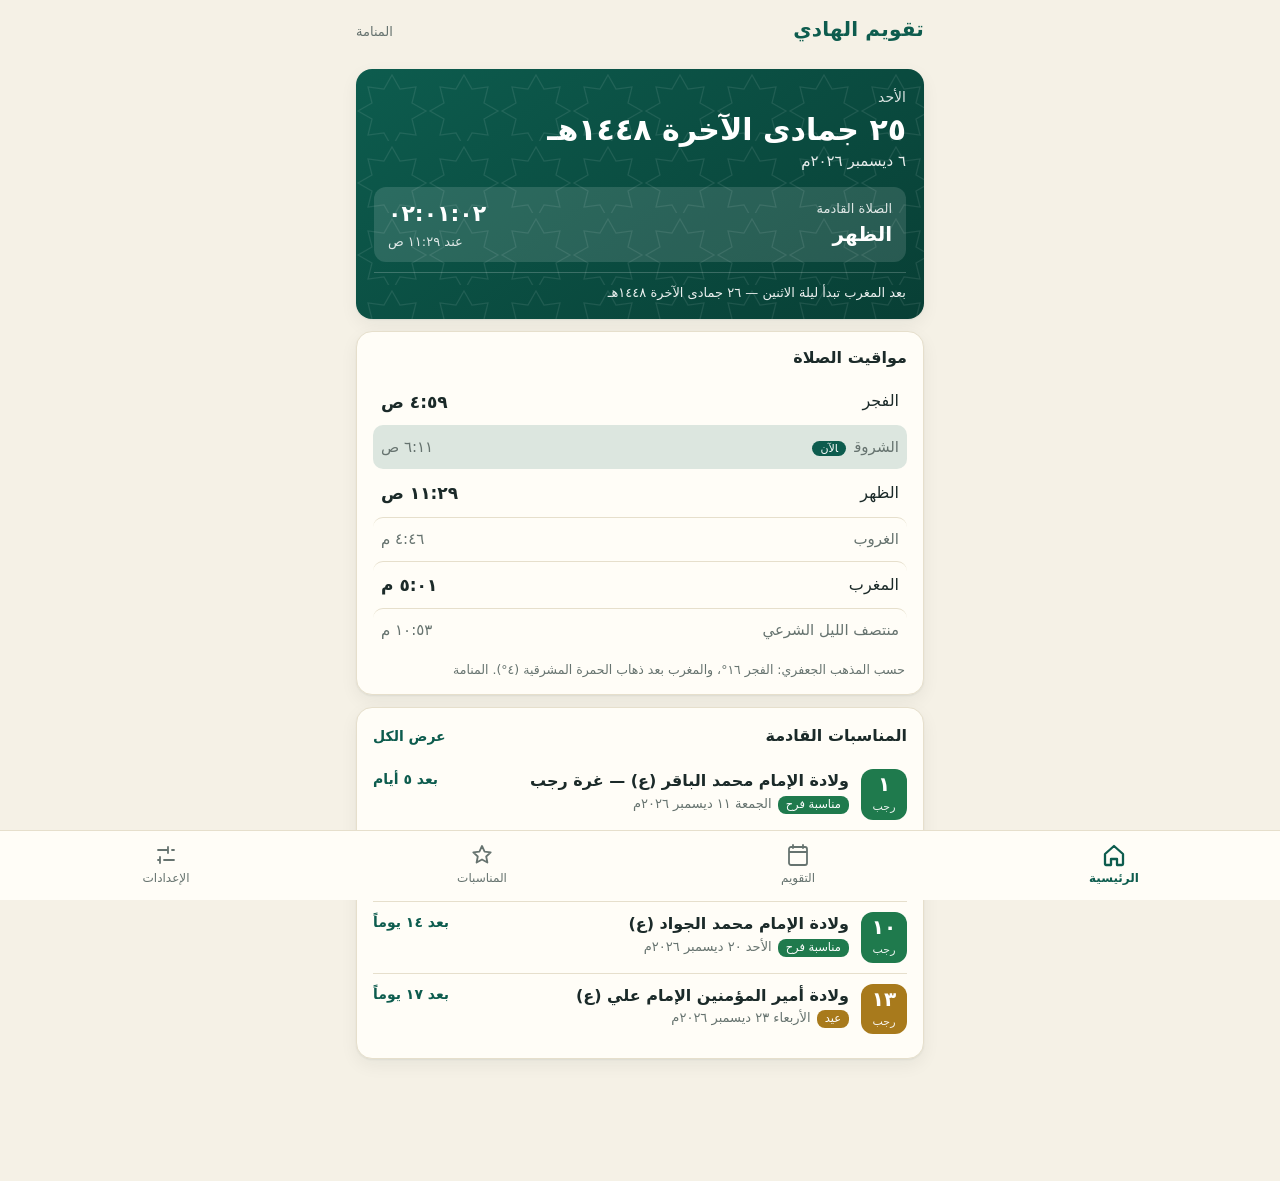
==== index.html @ 5740f876 "المرحلة الأولى: تقويم الهادي (مواقيت جعفرية، تقويم هجري، مناسبات، PWA) Co-Authored-By: Claude Sonnet" ====
<!doctype html>
<html lang="ar" dir="rtl">
<head>
  <meta charset="utf-8">
  <meta name="viewport" content="width=device-width, initial-scale=1, viewport-fit=cover">
  <title>تقويم الهادي</title>
  <meta name="description" content="تقويم هجري شيعي: مواقيت الصلاة على المذهب الجعفري والمناسبات الدينية">
  <meta name="theme-color" content="#0d5c4e">
  <link rel="manifest" href="manifest.webmanifest">
  <link rel="icon" href="icons/icon.svg" type="image/svg+xml">
  <link rel="apple-touch-icon" href="icons/apple-touch-icon.png">
  <meta name="apple-mobile-web-app-capable" content="yes">
  <meta name="mobile-web-app-capable" content="yes">
  <meta name="apple-mobile-web-app-title" content="الهادي">
  <link rel="stylesheet" href="css/style.css">
</head>
<body>
  <header class="top">
    <h1>تقويم الهادي</h1>
    <span class="loc" id="locLabel"></span>
  </header>

  <main id="view" aria-live="polite"></main>

  <nav class="tabs" aria-label="التنقل">
    <button data-a="nav" data-v="home" aria-label="الرئيسية">
      <svg viewBox="0 0 24 24" aria-hidden="true"><path d="M3 11l9-8 9 8v10a1 1 0 0 1-1 1h-5v-6H9v6H4a1 1 0 0 1-1-1z"/></svg><span>الرئيسية</span>
    </button>
    <button data-a="nav" data-v="cal" aria-label="التقويم">
      <svg viewBox="0 0 24 24" aria-hidden="true"><path d="M7 2v3M17 2v3M3 9h18M5 4h14a2 2 0 0 1 2 2v14a2 2 0 0 1-2 2H5a2 2 0 0 1-2-2V6a2 2 0 0 1 2-2z"/></svg><span>التقويم</span>
    </button>
    <button data-a="nav" data-v="occ" aria-label="المناسبات">
      <svg viewBox="0 0 24 24" aria-hidden="true"><path d="M12 3l2.6 5.6 6.1.7-4.5 4.2 1.2 6L12 16.5 6.6 19.5l1.2-6L3.3 9.3l6.1-.7z"/></svg><span>المناسبات</span>
    </button>
    <button data-a="nav" data-v="set" aria-label="الإعدادات">
      <svg viewBox="0 0 24 24" aria-hidden="true"><path d="M4 7h10M18 7h2M4 17h2M10 17h10M14 4v6M6 14v6"/></svg><span>الإعدادات</span>
    </button>
  </nav>

  <script src="js/hijri.js"></script>
  <script src="js/prayer.js"></script>
  <script src="js/events.js"></script>
  <script src="js/app.js"></script>
</body>
</html>
---- css/style.css ----
:root {
  --bg: #f5f1e6;
  --card: #fffdf7;
  --ink: #1b2a29;
  --muted: #66736f;
  --line: #e6dfcc;
  --green: #0d5c4e;
  --green-d: #083f35;
  --gold: #b8892b;
  --joy: #1f7a4d;
  --grief: #7a2e3a;
  --eid: #a87a1c;
  --ibadah: #2a6f97;
  --month: #5b5b8f;
  --today: #0d5c4e;
  --radius: 16px;
  --shadow: 0 1px 2px rgba(20, 40, 35, .06), 0 6px 18px rgba(20, 40, 35, .06);
}
@media (prefers-color-scheme: dark) {
  :root {
    --bg: #0e1717;
    --card: #162322;
    --ink: #e8efec;
    --muted: #93a39e;
    --line: #26393a;
    --green: #2f9c84;
    --green-d: #0b3a33;
    --gold: #d8aa4a;
    --joy: #4fbf86;
    --grief: #d9707f;
    --eid: #e0b04e;
    --ibadah: #6db3dc;
    --month: #a3a3e0;
    --today: #2f9c84;
    --shadow: 0 1px 2px rgba(0, 0, 0, .3), 0 6px 18px rgba(0, 0, 0, .25);
  }
}

* { box-sizing: border-box; -webkit-tap-highlight-color: transparent; }
html { background: var(--bg); }
body {
  margin: 0;
  background: var(--bg);
  color: var(--ink);
  font-family: "Segoe UI", "Noto Naskh Arabic", "Geeza Pro", Tahoma, system-ui, sans-serif;
  font-size: 16px;
  line-height: 1.55;
  min-height: 100vh;
}
button, select, input { font: inherit; color: inherit; }
button { cursor: pointer; }
:focus-visible { outline: 3px solid var(--gold); outline-offset: 2px; border-radius: 8px; }

.top {
  max-width: 600px; margin: 0 auto; padding: 14px 16px 4px;
  display: flex; align-items: baseline; justify-content: space-between; gap: 8px;
}
.top h1 { margin: 0; font-size: 20px; color: var(--green); letter-spacing: .2px; }
.loc { font-size: 13px; color: var(--muted); }

main { max-width: 600px; margin: 0 auto; padding: 8px 16px 110px; }

.tabs {
  position: fixed; inset: auto 0 0 0; z-index: 10;
  display: grid; grid-template-columns: repeat(4, 1fr);
  background: var(--card); border-top: 1px solid var(--line);
  padding: 6px 8px calc(6px + env(safe-area-inset-bottom));
}
.tabs button {
  background: none; border: 0; padding: 6px 4px; border-radius: 12px;
  display: flex; flex-direction: column; align-items: center; gap: 2px;
  font-size: 12px; color: var(--muted); min-height: 52px;
}
.tabs svg { width: 24px; height: 24px; fill: none; stroke: currentColor; stroke-width: 1.8; stroke-linecap: round; stroke-linejoin: round; }
.tabs button[aria-current="page"] { color: var(--green); font-weight: 700; }
.tabs button[aria-current="page"] svg { stroke-width: 2.3; }

.card {
  background: var(--card); border: 1px solid var(--line); border-radius: var(--radius);
  box-shadow: var(--shadow); padding: 14px 16px; margin: 12px 0;
}
.card h2 { margin: 0 0 8px; font-size: 16px; display: flex; justify-content: space-between; align-items: center; }
.card h2 a, .link { color: var(--green); font-size: 14px; font-weight: 600; background: none; border: 0; padding: 4px 0; }

/* بطاقة اليوم */
.hero {
  color: #fff; border: 0; padding: 18px 18px 16px;
  background:
    url("data:image/svg+xml,%3Csvg xmlns='http://www.w3.org/2000/svg' width='72' height='72' viewBox='0 0 72 72'%3E%3Cg fill='none' stroke='%23ffffff' stroke-opacity='.09' stroke-width='1.2'%3E%3Cpath d='M36 6l8 14 16-2-4 16 14 8-14 8 4 16-16-2-8 14-8-14-16 2 4-16-14-8 14-8-4-16 16 2z'/%3E%3C/g%3E%3C/svg%3E"),
    linear-gradient(145deg, var(--green) 0%, var(--green-d) 100%);
}
.hero .wd { font-size: 14px; opacity: .85; }
.hero .hd { font-size: 30px; font-weight: 800; line-height: 1.25; margin: 2px 0; }
.hero .gd { font-size: 15px; opacity: .9; }
.hero .night { margin-top: 10px; font-size: 13px; padding-top: 10px; border-top: 1px solid rgba(255,255,255,.22); opacity: .92; }
.next { margin-top: 14px; background: rgba(255,255,255,.13); border-radius: 12px; padding: 10px 14px; display: flex; justify-content: space-between; align-items: center; }
.next .lbl { font-size: 13px; opacity: .85; }
.next .nm { font-size: 20px; font-weight: 700; }
.next .cd { font-size: 22px; font-weight: 700; font-variant-numeric: tabular-nums; direction: ltr; }
.next .tm { font-size: 13px; opacity: .85; text-align: left; }

/* المواقيت */
.times { list-style: none; margin: 0; padding: 0; }
.times li { display: flex; justify-content: space-between; align-items: center; padding: 10px 8px; border-radius: 10px; }
.times li + li { border-top: 1px solid var(--line); }
.times .n { font-size: 16px; }
.times .t { font-variant-numeric: tabular-nums; font-weight: 700; font-size: 17px; }
.times li.sub .n, .times li.sub .t { color: var(--muted); font-weight: 500; font-size: 15px; }
.times li.cur { background: color-mix(in srgb, var(--green) 14%, transparent); border-top-color: transparent; }
.times li.cur + li { border-top-color: transparent; }
.times li.cur .n::after { content: "الآن"; font-size: 11px; background: var(--green); color: #fff; border-radius: 8px; padding: 1px 8px; margin-inline-start: 8px; }
.note { font-size: 12.5px; color: var(--muted); margin: 8px 2px 0; }

/* المناسبات */
.ev { display: flex; gap: 12px; padding: 10px 0; }
.ev + .ev { border-top: 1px solid var(--line); }
.badge {
  flex: none; width: 46px; border-radius: 12px; text-align: center; padding: 4px 0 5px;
  color: #fff; line-height: 1.15; background: var(--c, var(--green));
}
.badge b { display: block; font-size: 20px; }
.badge small { font-size: 11px; opacity: .92; }
.ev .tt { font-weight: 600; }
.ev .meta { font-size: 13px; color: var(--muted); }
.ev .nt { font-size: 13px; color: var(--muted); margin-top: 2px; }
.tag { display: inline-block; font-size: 11.5px; padding: 0 8px; border-radius: 8px; margin-inline-end: 6px; color: #fff; background: var(--c, var(--green)); }
.t-joy { --c: var(--joy); } .t-grief { --c: var(--grief); } .t-eid { --c: var(--eid); }
.t-ibadah { --c: var(--ibadah); } .t-month { --c: var(--month); }
.when { font-weight: 700; color: var(--green); font-size: 14px; white-space: nowrap; }
.empty { color: var(--muted); text-align: center; padding: 14px 0; }
.mh { margin: 20px 4px 2px; font-size: 14px; color: var(--muted); font-weight: 700; }

.chips { display: flex; gap: 8px; flex-wrap: wrap; margin: 8px 0 4px; }
.chip { border: 1px solid var(--line); background: var(--card); border-radius: 20px; padding: 6px 14px; font-size: 14px; min-height: 36px; }
.chip[aria-pressed="true"] { background: var(--green); color: #fff; border-color: var(--green); }

/* التقويم */
.calhead { display: flex; align-items: center; justify-content: space-between; margin: 6px 0 4px; }
.calhead .ttl { text-align: center; }
.calhead .ttl b { font-size: 21px; display: block; }
.calhead .ttl span { font-size: 13px; color: var(--muted); }
.icon-btn { width: 44px; height: 44px; border-radius: 50%; border: 1px solid var(--line); background: var(--card); font-size: 22px; line-height: 1; display: grid; place-items: center; }
.grid { display: grid; grid-template-columns: repeat(7, 1fr); gap: 4px; margin-top: 8px; }
.grid .dow { text-align: center; font-size: 12px; color: var(--muted); padding: 4px 0; }
.grid .dow.fri { color: var(--green); font-weight: 700; }
.cell {
  position: relative; aspect-ratio: 1 / 1.05; border-radius: 12px; border: 1px solid var(--line);
  background: var(--card); padding: 3px 2px 2px; display: flex; flex-direction: column; align-items: center; justify-content: flex-start;
}
.cell .h { font-size: 18px; font-weight: 700; line-height: 1.2; }
.cell .g { font-size: 10.5px; color: var(--muted); line-height: 1; }
.cell .dots { display: flex; gap: 3px; margin-top: auto; padding-bottom: 3px; min-height: 9px; }
.cell .dots i { width: 7px; height: 7px; border-radius: 50%; background: var(--c); display: block; }
.cell.today { background: var(--today); border-color: var(--today); color: #fff; }
.cell.today .g { color: rgba(255,255,255,.85); }
.cell.today .dots i { outline: 1.5px solid #fff; }
.cell.sel { outline: 3px solid var(--gold); outline-offset: -1px; }
.cell.fri .h { color: var(--green); }
.cell.today.fri .h { color: #fff; }
.cell.void { visibility: hidden; }

.legend { display: flex; gap: 14px; flex-wrap: wrap; font-size: 12.5px; color: var(--muted); margin: 8px 2px 0; }
.legend i { display: inline-block; width: 9px; height: 9px; border-radius: 50%; background: var(--c); margin-inline-end: 5px; }

.detail h3 { margin: 0; font-size: 18px; }
.detail .sub { color: var(--muted); font-size: 14px; margin-bottom: 6px; }
.mini { display: grid; grid-template-columns: repeat(3, 1fr); gap: 8px; margin-top: 10px; }
.mini div { background: color-mix(in srgb, var(--green) 8%, transparent); border-radius: 10px; padding: 6px 8px; text-align: center; font-size: 13px; }
.mini b { display: block; font-size: 15px; font-variant-numeric: tabular-nums; }

/* الإعدادات */
label.row, .row { display: flex; align-items: center; justify-content: space-between; gap: 12px; padding: 10px 0; }
.row + .row { border-top: 1px solid var(--line); }
.row .d { font-size: 12.5px; color: var(--muted); }
select { background: var(--card); border: 1px solid var(--line); border-radius: 10px; padding: 8px 10px; min-height: 40px; max-width: 55%; }
.step { display: inline-flex; align-items: center; gap: 4px; direction: ltr; }
.step button { width: 36px; height: 36px; border-radius: 10px; border: 1px solid var(--line); background: var(--card); font-size: 18px; }
.step span { min-width: 44px; text-align: center; font-variant-numeric: tabular-nums; font-weight: 700; }
.btn { border: 1px solid var(--green); background: var(--green); color: #fff; border-radius: 12px; padding: 9px 16px; font-weight: 600; min-height: 42px; }
.btn.ghost { background: none; color: var(--green); }
.btns { display: flex; gap: 8px; flex-wrap: wrap; margin-top: 8px; }
.hint { font-size: 13px; color: var(--muted); }
.panel { border: 1px dashed var(--line); border-radius: 12px; padding: 12px; margin-top: 10px; }
.warn { font-size: 13px; background: color-mix(in srgb, var(--gold) 16%, transparent); border-radius: 10px; padding: 8px 10px; margin-top: 8px; }

@media (min-width: 560px) {
  .cell .h { font-size: 20px; }
}
@media (prefers-reduced-motion: no-preference) {
  .cell, .chip, .tabs button { transition: background-color .15s, color .15s; }
}
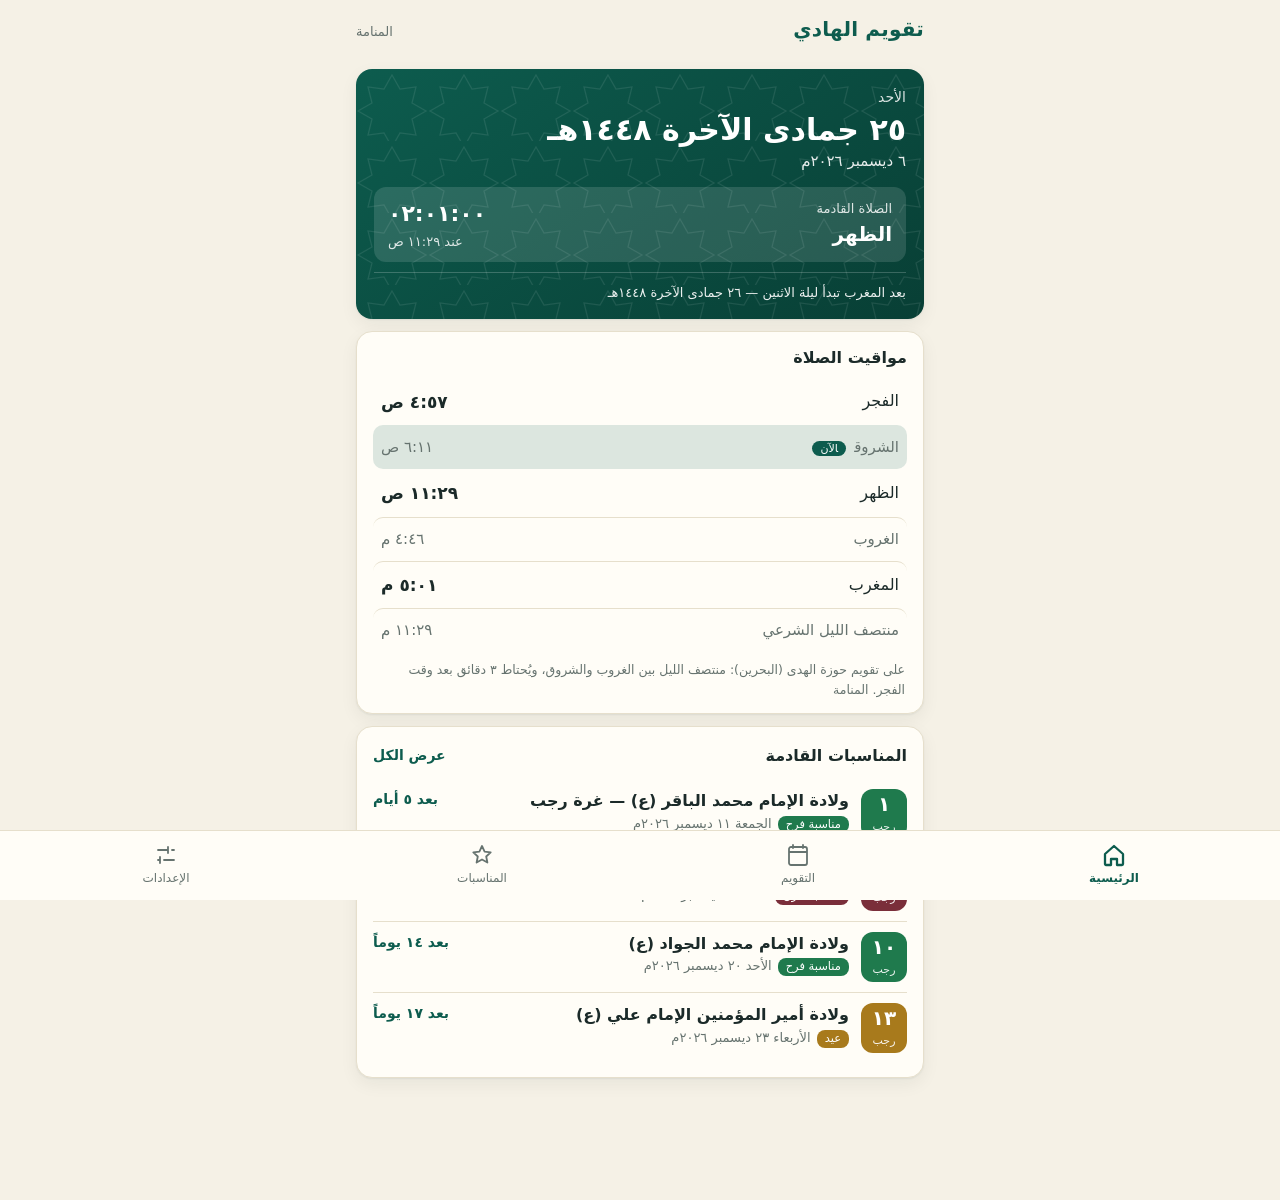
==== commit 262a7c54: "ضبط التقويم والمواقيت على جداول حوزة الهدى (البحرين) - بدايات شهور ١٤٤٨ (محرم → جمادى الآخرة) من تقو" ====
--- a/index.html
+++ b/index.html
@@ -39,6 +39,7 @@
 
   <script src="js/hijri.js"></script>
   <script src="js/prayer.js"></script>
+  <script src="js/calendar-data.js"></script>
   <script src="js/events.js"></script>
   <script src="js/app.js"></script>
 </body>
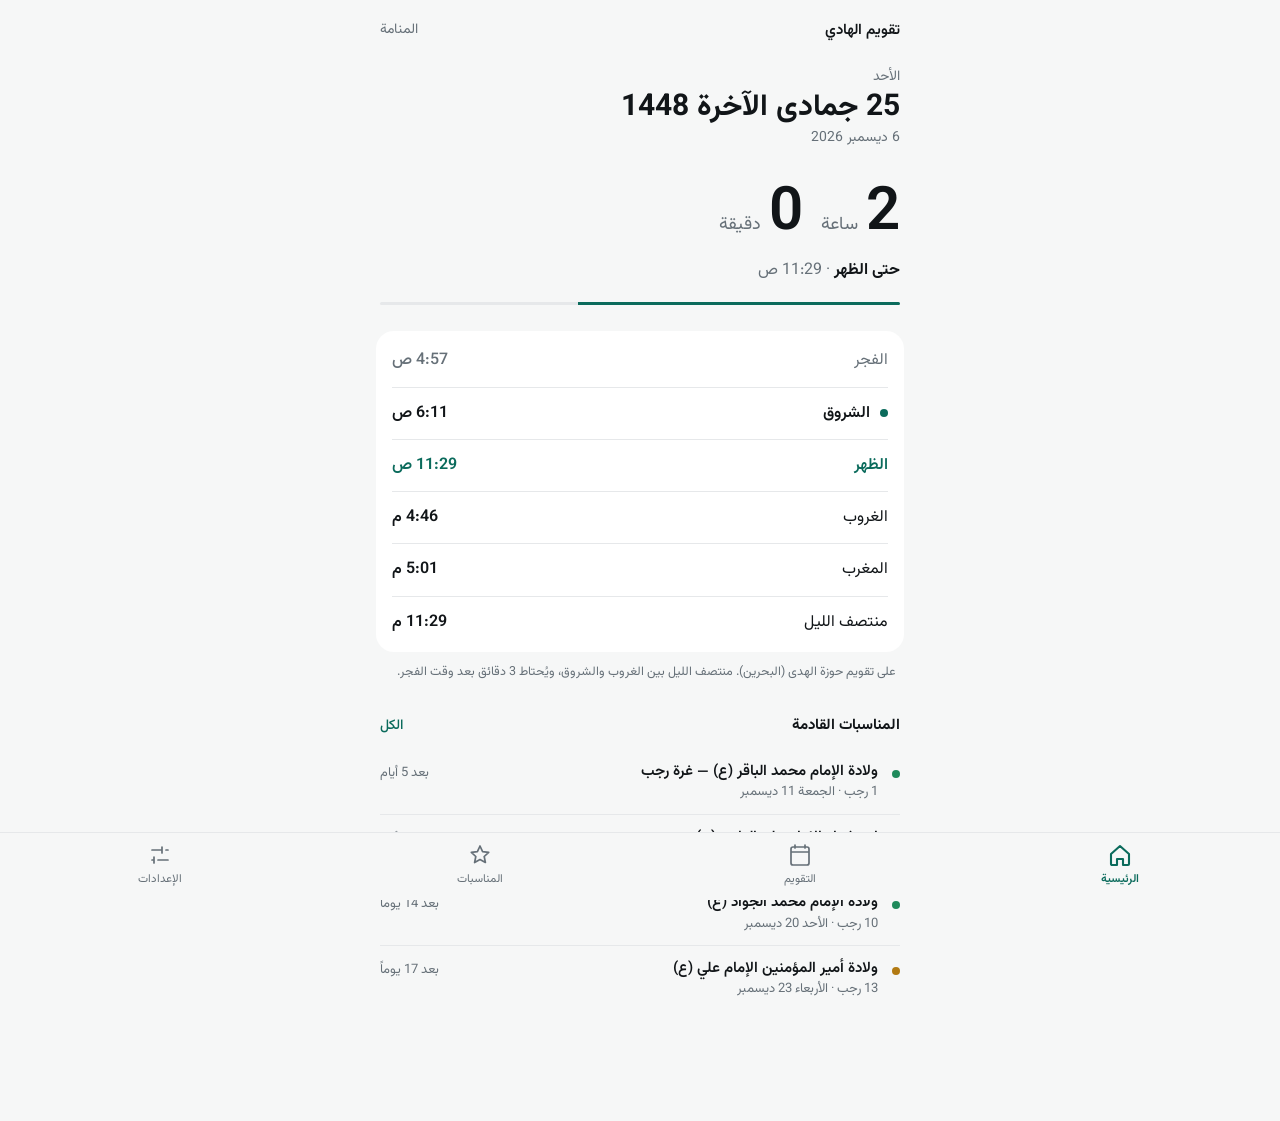
==== commit 69e28d8d: "تصميم جديد بسيط وحديث وأرقام إنجليزية (123) افتراضياً - خط فازير محلي (يعمل بدون إنترنت)، ولون إبراز" ====
--- a/index.html
+++ b/index.html
@@ -5,19 +5,21 @@
   <meta name="viewport" content="width=device-width, initial-scale=1, viewport-fit=cover">
   <title>تقويم الهادي</title>
   <meta name="description" content="تقويم هجري شيعي: مواقيت الصلاة على المذهب الجعفري والمناسبات الدينية">
-  <meta name="theme-color" content="#0d5c4e">
+  <meta name="theme-color" content="#f6f7f7" media="(prefers-color-scheme: light)">
+  <meta name="theme-color" content="#0e1113" media="(prefers-color-scheme: dark)">
   <link rel="manifest" href="manifest.webmanifest">
   <link rel="icon" href="icons/icon.svg" type="image/svg+xml">
   <link rel="apple-touch-icon" href="icons/apple-touch-icon.png">
   <meta name="apple-mobile-web-app-capable" content="yes">
   <meta name="mobile-web-app-capable" content="yes">
   <meta name="apple-mobile-web-app-title" content="الهادي">
+  <link rel="preload" href="fonts/vazirmatn-arabic-wght-normal.woff2" as="font" type="font/woff2" crossorigin>
   <link rel="stylesheet" href="css/style.css">
 </head>
 <body>
-  <header class="top">
+  <header class="head">
     <h1>تقويم الهادي</h1>
-    <span class="loc" id="locLabel"></span>
+    <span id="locLabel"></span>
   </header>
 
   <main id="view" aria-live="polite"></main>
--- a/css/style.css
+++ b/css/style.css
@@ -1,191 +1,148 @@
+/* تقويم الهادي — تصميم بسيط: خط واحد، لون إبراز واحد، صفوف بدل البطاقات. */
+@font-face {
+  font-family: "Vazirmatn"; font-weight: 100 900; font-display: swap;
+  src: url(../fonts/vazirmatn-arabic-wght-normal.woff2) format("woff2-variations");
+  unicode-range: U+0600-06FF, U+0750-077F, U+0870-088E, U+0890-0891, U+0897-08E1, U+08E3-08FF, U+200C-200E, U+2010-2011, U+204F, U+2E41, U+FB50-FDFF, U+FE70-FE74, U+FE76-FEFC;
+}
+@font-face {
+  font-family: "Vazirmatn"; font-weight: 100 900; font-display: swap;
+  src: url(../fonts/vazirmatn-latin-wght-normal.woff2) format("woff2-variations");
+  unicode-range: U+0000-00FF, U+0131, U+0152-0153, U+02BB-02BC, U+02C6, U+02DA, U+02DC, U+0304, U+0308, U+0329, U+2000-206F, U+20AC, U+2122, U+2191, U+2193, U+2212, U+2215, U+FEFF, U+FFFD;
+}
+
 :root {
-  --bg: #f5f1e6;
-  --card: #fffdf7;
-  --ink: #1b2a29;
-  --muted: #66736f;
-  --line: #e6dfcc;
-  --green: #0d5c4e;
-  --green-d: #083f35;
-  --gold: #b8892b;
-  --joy: #1f7a4d;
-  --grief: #7a2e3a;
-  --eid: #a87a1c;
-  --ibadah: #2a6f97;
-  --month: #5b5b8f;
-  --today: #0d5c4e;
-  --radius: 16px;
-  --shadow: 0 1px 2px rgba(20, 40, 35, .06), 0 6px 18px rgba(20, 40, 35, .06);
+  --accent: #0b6b5c; --accent-ink: #ffffff; --accent-soft: rgba(11, 107, 92, .10);
+  --bg: #f6f7f7; --surface: #ffffff; --ink: #111518; --muted: #667078; --line: #e6e8ea;
+  --joy: #1f8a5b; --grief: #9a3a4a; --eid: #b27a12;
 }
 @media (prefers-color-scheme: dark) {
   :root {
-    --bg: #0e1717;
-    --card: #162322;
-    --ink: #e8efec;
-    --muted: #93a39e;
-    --line: #26393a;
-    --green: #2f9c84;
-    --green-d: #0b3a33;
-    --gold: #d8aa4a;
-    --joy: #4fbf86;
-    --grief: #d9707f;
-    --eid: #e0b04e;
-    --ibadah: #6db3dc;
-    --month: #a3a3e0;
-    --today: #2f9c84;
-    --shadow: 0 1px 2px rgba(0, 0, 0, .3), 0 6px 18px rgba(0, 0, 0, .25);
+    --accent: #44c1a4; --accent-ink: #06201a; --accent-soft: rgba(68, 193, 164, .16);
+    --bg: #0e1113; --surface: #171b1e; --ink: #eef1f2; --muted: #8f999f; --line: #262b2f;
+    --joy: #4cc58d; --grief: #e07a8b; --eid: #e0b04e;
+    color-scheme: dark;
   }
 }
 
 * { box-sizing: border-box; -webkit-tap-highlight-color: transparent; }
 html { background: var(--bg); }
 body {
-  margin: 0;
-  background: var(--bg);
-  color: var(--ink);
-  font-family: "Segoe UI", "Noto Naskh Arabic", "Geeza Pro", Tahoma, system-ui, sans-serif;
-  font-size: 16px;
-  line-height: 1.55;
-  min-height: 100vh;
+  margin: 0; background: var(--bg); color: var(--ink);
+  font-family: "Vazirmatn", "Noto Sans Arabic", "Segoe UI", Tahoma, system-ui, sans-serif;
+  font-size: 16px; line-height: 1.7; min-height: 100vh;
 }
-button, select, input { font: inherit; color: inherit; }
+button, select { font: inherit; color: inherit; }
 button { cursor: pointer; }
-:focus-visible { outline: 3px solid var(--gold); outline-offset: 2px; border-radius: 8px; }
+:focus-visible { outline: 3px solid var(--accent); outline-offset: 2px; border-radius: 8px; }
 
-.top {
-  max-width: 600px; margin: 0 auto; padding: 14px 16px 4px;
-  display: flex; align-items: baseline; justify-content: space-between; gap: 8px;
+.head {
+  max-width: 560px; margin: 0 auto; padding: 18px 20px 0;
+  display: flex; justify-content: space-between; align-items: center; font-size: 14px; color: var(--muted);
 }
-.top h1 { margin: 0; font-size: 20px; color: var(--green); letter-spacing: .2px; }
-.loc { font-size: 13px; color: var(--muted); }
+.head h1 { margin: 0; font-size: 15px; font-weight: 600; color: var(--ink); }
+main { max-width: 560px; margin: 0 auto; padding: 0 0 110px; }
 
-main { max-width: 600px; margin: 0 auto; padding: 8px 16px 110px; }
-
+/* ----- شريط التبويب ----- */
 .tabs {
-  position: fixed; inset: auto 0 0 0; z-index: 10;
+  position: fixed; inset: auto 0 0 0; z-index: 10; height: calc(68px + env(safe-area-inset-bottom));
   display: grid; grid-template-columns: repeat(4, 1fr);
-  background: var(--card); border-top: 1px solid var(--line);
-  padding: 6px 8px calc(6px + env(safe-area-inset-bottom));
+  background: var(--bg); border-top: 1px solid var(--line); padding-bottom: env(safe-area-inset-bottom);
 }
 .tabs button {
-  background: none; border: 0; padding: 6px 4px; border-radius: 12px;
-  display: flex; flex-direction: column; align-items: center; gap: 2px;
-  font-size: 12px; color: var(--muted); min-height: 52px;
+  background: none; border: 0; display: flex; flex-direction: column; align-items: center; justify-content: center; gap: 3px;
+  font-size: 11.5px; color: var(--muted);
 }
-.tabs svg { width: 24px; height: 24px; fill: none; stroke: currentColor; stroke-width: 1.8; stroke-linecap: round; stroke-linejoin: round; }
-.tabs button[aria-current="page"] { color: var(--green); font-weight: 700; }
-.tabs button[aria-current="page"] svg { stroke-width: 2.3; }
+.tabs svg { width: 24px; height: 24px; fill: none; stroke: currentColor; stroke-width: 1.7; stroke-linecap: round; stroke-linejoin: round; }
+.tabs button[aria-current="page"] { color: var(--accent); font-weight: 600; }
+.tabs button[aria-current="page"] svg { stroke-width: 2.1; }
 
-.card {
-  background: var(--card); border: 1px solid var(--line); border-radius: var(--radius);
-  box-shadow: var(--shadow); padding: 14px 16px; margin: 12px 0;
+/* ----- الرئيسية ----- */
+.date { padding: 22px 20px 0; }
+.date .wd { font-size: 14px; color: var(--muted); }
+.date .hd { font-size: 30px; font-weight: 700; line-height: 1.25; }
+.date .gd { font-size: 14px; color: var(--muted); }
+.cd { padding: 30px 20px 0; }
+.cd .big { display: flex; align-items: baseline; gap: 8px; line-height: 1.1; font-variant-numeric: tabular-nums; min-height: 66px; }
+.cd .n { font-size: 60px; font-weight: 600; }
+.cd .u { font-size: 18px; color: var(--muted); margin-inline-end: 10px; }
+.cd .to { margin-top: 10px; font-size: 16px; }
+.cd .to span { color: var(--muted); }
+.bar { margin: 18px 20px 0; height: 3px; border-radius: 3px; background: var(--line); overflow: hidden; }
+.bar i { display: block; height: 100%; width: 0; background: var(--accent); }
+
+.grp { margin: 26px 16px 0; background: var(--surface); border-radius: 18px; padding: 4px 16px; }
+.pr { display: flex; justify-content: space-between; align-items: center; gap: 12px; padding: 12px 0; font-size: 16px; min-height: 52px; }
+.pr + .pr { border-top: 1px solid var(--line); }
+.pr b { font-weight: 600; font-variant-numeric: tabular-nums; }
+.pr.pass { color: var(--muted); }
+.pr.pass b { font-weight: 500; }
+.pr.cur > span { display: flex; align-items: center; gap: 10px; font-weight: 600; }
+.pr.cur > span::before { content: ""; width: 8px; height: 8px; border-radius: 50%; background: var(--accent); }
+.pr.nxt { color: var(--accent); font-weight: 600; }
+.pr .d { font-size: 12.5px; color: var(--muted); display: block; font-weight: 400; }
+.note { font-size: 12.5px; color: var(--muted); margin: 10px 24px 0; }
+
+h2.sec { font-size: 15px; font-weight: 700; margin: 28px 20px 6px; display: flex; justify-content: space-between; align-items: baseline; }
+.link { background: none; border: 0; color: var(--accent); font-size: 14px; font-weight: 500; padding: 4px 0; }
+
+.oc { display: grid; grid-template-columns: 10px 1fr auto; gap: 12px; align-items: start; padding: 11px 20px; }
+.oc + .oc { border-top: 1px solid var(--line); margin-inline: 20px; padding-inline: 0; }
+.oc .dot { width: 8px; height: 8px; border-radius: 50%; margin-top: 10px; background: var(--c, var(--accent)); }
+.oc.joy { --c: var(--joy); } .oc.grief { --c: var(--grief); } .oc.eid { --c: var(--eid); }
+.oc .t { font-size: 15px; font-weight: 600; line-height: 1.55; }
+.oc .s { font-size: 13px; color: var(--muted); line-height: 1.5; }
+.oc .w { font-size: 13px; color: var(--muted); white-space: nowrap; padding-top: 2px; }
+.empty { color: var(--muted); text-align: center; padding: 18px 0; }
+.deed { padding: 8px 20px; font-size: 15px; display: flex; gap: 10px; align-items: baseline; }
+.deed::before { content: ""; flex: none; width: 6px; height: 6px; border-radius: 50%; background: var(--accent); transform: translateY(-3px); }
+
+/* ----- التقويم ----- */
+.mt { display: flex; align-items: center; justify-content: space-between; padding: 18px 12px 0 12px; }
+.mt .n { font-size: 26px; font-weight: 700; line-height: 1.25; text-align: center; }
+.mt .n small { display: block; font-size: 13px; font-weight: 400; color: var(--muted); }
+.ib { width: 44px; height: 44px; border-radius: 50%; border: 0; background: none; display: grid; place-items: center; color: var(--ink); }
+.ib svg { width: 20px; height: 20px; fill: none; stroke: currentColor; stroke-width: 2; stroke-linecap: round; stroke-linejoin: round; }
+.tools { display: flex; gap: 8px; padding: 6px 20px 0; flex-wrap: wrap; }
+.pill { font-size: 13.5px; padding: 6px 14px; border-radius: 999px; background: var(--surface); color: var(--ink); border: 0; min-height: 36px; }
+.pill[aria-pressed="true"] { background: var(--accent); color: var(--accent-ink); }
+.gr { display: grid; grid-template-columns: repeat(7, 1fr); padding: 10px 10px 0; row-gap: 2px; text-align: center; }
+.gr .w { font-size: 11.5px; color: var(--muted); padding: 6px 0; }
+.cell { position: relative; height: 54px; background: none; border: 0; padding: 0; display: flex; flex-direction: column; align-items: center; justify-content: center; }
+.cell .nn { width: 34px; height: 34px; border-radius: 50%; display: grid; place-items: center; font-size: 16.5px; font-weight: 500; font-variant-numeric: tabular-nums; }
+.cell .gg { font-size: 9.5px; color: var(--muted); line-height: 1; margin-top: 1px; }
+.cell .ev { position: absolute; bottom: 2px; width: 5px; height: 5px; border-radius: 50%; background: var(--c, var(--accent)); }
+.cell.joy { --c: var(--joy); } .cell.grief { --c: var(--grief); } .cell.eid { --c: var(--eid); } .cell.info { --c: var(--accent); }
+.show-salih .cell.salih .nn { background: var(--accent-soft); }
+.cell.fri .nn { color: var(--accent); }
+.gr .cell.today .nn { background: var(--accent); color: var(--accent-ink); font-weight: 700; }
+.cell.sel .nn { box-shadow: 0 0 0 2px var(--accent); }
+.cell.void { visibility: hidden; }
+.lg { display: flex; flex-wrap: wrap; gap: 6px 16px; padding: 10px 20px 0; font-size: 12px; color: var(--muted); }
+.lg span { display: flex; align-items: center; gap: 6px; }
+.lg i { width: 7px; height: 7px; border-radius: 50%; background: var(--c); display: block; }
+.sheet { margin: 18px 16px 0; background: var(--surface); border-radius: 18px; padding: 16px; }
+.sheet .h { font-size: 17px; font-weight: 700; }
+.sheet .p { font-size: 13px; color: var(--muted); }
+.sheet .oc { padding-inline: 0; }
+.sheet .oc + .oc { margin-inline: 0; }
+.sheet .tm { display: grid; grid-template-columns: repeat(4, 1fr); gap: 4px; margin-top: 14px; padding-top: 14px; border-top: 1px solid var(--line); text-align: center; }
+.sheet .tm span { font-size: 12px; color: var(--muted); display: block; }
+.sheet .tm b { font-size: 15px; font-weight: 600; font-variant-numeric: tabular-nums; }
+.warn { font-size: 13px; background: var(--accent-soft); border-radius: 12px; padding: 10px 14px; margin: 14px 16px 0; }
+
+/* ----- الإعدادات ----- */
+select {
+  background: var(--bg); border: 1px solid var(--line); border-radius: 10px; padding: 8px 10px; min-height: 40px; max-width: 58%;
 }
-.card h2 { margin: 0 0 8px; font-size: 16px; display: flex; justify-content: space-between; align-items: center; }
-.card h2 a, .link { color: var(--green); font-size: 14px; font-weight: 600; background: none; border: 0; padding: 4px 0; }
+.step { display: inline-flex; align-items: center; gap: 4px; direction: ltr; }
+.step button { width: 38px; height: 38px; border-radius: 10px; border: 1px solid var(--line); background: var(--bg); font-size: 18px; }
+.step span { min-width: 46px; text-align: center; font-variant-numeric: tabular-nums; font-weight: 600; }
+.btn { border: 1px solid var(--accent); background: var(--accent); color: var(--accent-ink); border-radius: 12px; padding: 9px 16px; font-weight: 600; min-height: 42px; }
+.btn.ghost { background: none; color: var(--accent); }
+.hint { font-size: 13px; color: var(--muted); }
+.pad { padding: 12px 0; }
 
-/* بطاقة اليوم */
-.hero {
-  color: #fff; border: 0; padding: 18px 18px 16px;
-  background:
-    url("data:image/svg+xml,%3Csvg xmlns='http://www.w3.org/2000/svg' width='72' height='72' viewBox='0 0 72 72'%3E%3Cg fill='none' stroke='%23ffffff' stroke-opacity='.09' stroke-width='1.2'%3E%3Cpath d='M36 6l8 14 16-2-4 16 14 8-14 8 4 16-16-2-8 14-8-14-16 2 4-16-14-8 14-8-4-16 16 2z'/%3E%3C/g%3E%3C/svg%3E"),
-    linear-gradient(145deg, var(--green) 0%, var(--green-d) 100%);
+@media (prefers-reduced-motion: no-preference) {
+  .cell .nn, .pill, .tabs button { transition: background-color .15s, color .15s, box-shadow .15s; }
+  .bar i { transition: width 1s linear; }
 }
-.hero .wd { font-size: 14px; opacity: .85; }
-.hero .hd { font-size: 30px; font-weight: 800; line-height: 1.25; margin: 2px 0; }
-.hero .gd { font-size: 15px; opacity: .9; }
-.hero .night { margin-top: 10px; font-size: 13px; padding-top: 10px; border-top: 1px solid rgba(255,255,255,.22); opacity: .92; }
-.next { margin-top: 14px; background: rgba(255,255,255,.13); border-radius: 12px; padding: 10px 14px; display: flex; justify-content: space-between; align-items: center; }
-.next .lbl { font-size: 13px; opacity: .85; }
-.next .nm { font-size: 20px; font-weight: 700; }
-.next .cd { font-size: 22px; font-weight: 700; font-variant-numeric: tabular-nums; direction: ltr; }
-.next .tm { font-size: 13px; opacity: .85; text-align: left; }
-
-/* المواقيت */
-.times { list-style: none; margin: 0; padding: 0; }
-.times li { display: flex; justify-content: space-between; align-items: center; padding: 10px 8px; border-radius: 10px; }
-.times li + li { border-top: 1px solid var(--line); }
-.times .n { font-size: 16px; }
-.times .t { font-variant-numeric: tabular-nums; font-weight: 700; font-size: 17px; }
-.times li.sub .n, .times li.sub .t { color: var(--muted); font-weight: 500; font-size: 15px; }
-.times li.cur { background: color-mix(in srgb, var(--green) 14%, transparent); border-top-color: transparent; }
-.times li.cur + li { border-top-color: transparent; }
-.times li.cur .n::after { content: "الآن"; font-size: 11px; background: var(--green); color: #fff; border-radius: 8px; padding: 1px 8px; margin-inline-start: 8px; }
-.note { font-size: 12.5px; color: var(--muted); margin: 8px 2px 0; }
-
-/* المناسبات */
-.ev { display: flex; gap: 12px; padding: 10px 0; }
-.ev + .ev { border-top: 1px solid var(--line); }
-.badge {
-  flex: none; width: 46px; border-radius: 12px; text-align: center; padding: 4px 0 5px;
-  color: #fff; line-height: 1.15; background: var(--c, var(--green));
-}
-.badge b { display: block; font-size: 20px; }
-.badge small { font-size: 11px; opacity: .92; }
-.ev .tt { font-weight: 600; }
-.ev .meta { font-size: 13px; color: var(--muted); }
-.ev .nt { font-size: 13px; color: var(--muted); margin-top: 2px; }
-.tag { display: inline-block; font-size: 11.5px; padding: 0 8px; border-radius: 8px; margin-inline-end: 6px; color: #fff; background: var(--c, var(--green)); }
-.t-joy { --c: var(--joy); } .t-grief { --c: var(--grief); } .t-eid { --c: var(--eid); }
-.t-ibadah { --c: var(--ibadah); } .t-month { --c: var(--month); }
-.when { font-weight: 700; color: var(--green); font-size: 14px; white-space: nowrap; }
-.empty { color: var(--muted); text-align: center; padding: 14px 0; }
-.mh { margin: 20px 4px 2px; font-size: 14px; color: var(--muted); font-weight: 700; }
-
-.chips { display: flex; gap: 8px; flex-wrap: wrap; margin: 8px 0 4px; }
-.chip { border: 1px solid var(--line); background: var(--card); border-radius: 20px; padding: 6px 14px; font-size: 14px; min-height: 36px; }
-.chip[aria-pressed="true"] { background: var(--green); color: #fff; border-color: var(--green); }
-
-/* التقويم */
-.calhead { display: flex; align-items: center; justify-content: space-between; margin: 6px 0 4px; }
-.calhead .ttl { text-align: center; }
-.calhead .ttl b { font-size: 21px; display: block; }
-.calhead .ttl span { font-size: 13px; color: var(--muted); }
-.icon-btn { width: 44px; height: 44px; border-radius: 50%; border: 1px solid var(--line); background: var(--card); font-size: 22px; line-height: 1; display: grid; place-items: center; }
-.grid { display: grid; grid-template-columns: repeat(7, 1fr); gap: 4px; margin-top: 8px; }
-.grid .dow { text-align: center; font-size: 12px; color: var(--muted); padding: 4px 0; }
-.grid .dow.fri { color: var(--green); font-weight: 700; }
-.cell {
-  position: relative; aspect-ratio: 1 / 1.05; border-radius: 12px; border: 1px solid var(--line);
-  background: var(--card); padding: 3px 2px 2px; display: flex; flex-direction: column; align-items: center; justify-content: flex-start;
-}
-.cell .h { font-size: 18px; font-weight: 700; line-height: 1.2; }
-.cell .g { font-size: 10.5px; color: var(--muted); line-height: 1; }
-.cell .dots { display: flex; gap: 3px; margin-top: auto; padding-bottom: 3px; min-height: 9px; }
-.cell .dots i { width: 7px; height: 7px; border-radius: 50%; background: var(--c); display: block; }
-.cell.today { background: var(--today); border-color: var(--today); color: #fff; }
-.cell.today .g { color: rgba(255,255,255,.85); }
-.cell.today .dots i { outline: 1.5px solid #fff; }
-.cell.sel { outline: 3px solid var(--gold); outline-offset: -1px; }
-.cell.fri .h { color: var(--green); }
-.cell.today.fri .h { color: #fff; }
-.cell.void { visibility: hidden; }
-
-.legend { display: flex; gap: 14px; flex-wrap: wrap; font-size: 12.5px; color: var(--muted); margin: 8px 2px 0; }
-.legend i { display: inline-block; width: 9px; height: 9px; border-radius: 50%; background: var(--c); margin-inline-end: 5px; }
-
-.detail h3 { margin: 0; font-size: 18px; }
-.detail .sub { color: var(--muted); font-size: 14px; margin-bottom: 6px; }
-.mini { display: grid; grid-template-columns: repeat(3, 1fr); gap: 8px; margin-top: 10px; }
-.mini div { background: color-mix(in srgb, var(--green) 8%, transparent); border-radius: 10px; padding: 6px 8px; text-align: center; font-size: 13px; }
-.mini b { display: block; font-size: 15px; font-variant-numeric: tabular-nums; }
-
-/* الإعدادات */
-label.row, .row { display: flex; align-items: center; justify-content: space-between; gap: 12px; padding: 10px 0; }
-.row + .row { border-top: 1px solid var(--line); }
-.row .d { font-size: 12.5px; color: var(--muted); }
-select { background: var(--card); border: 1px solid var(--line); border-radius: 10px; padding: 8px 10px; min-height: 40px; max-width: 55%; }
-.step { display: inline-flex; align-items: center; gap: 4px; direction: ltr; }
-.step button { width: 36px; height: 36px; border-radius: 10px; border: 1px solid var(--line); background: var(--card); font-size: 18px; }
-.step span { min-width: 44px; text-align: center; font-variant-numeric: tabular-nums; font-weight: 700; }
-.btn { border: 1px solid var(--green); background: var(--green); color: #fff; border-radius: 12px; padding: 9px 16px; font-weight: 600; min-height: 42px; }
-.btn.ghost { background: none; color: var(--green); }
-.btns { display: flex; gap: 8px; flex-wrap: wrap; margin-top: 8px; }
-.hint { font-size: 13px; color: var(--muted); }
-.panel { border: 1px dashed var(--line); border-radius: 12px; padding: 12px; margin-top: 10px; }
-.warn { font-size: 13px; background: color-mix(in srgb, var(--gold) 16%, transparent); border-radius: 10px; padding: 8px 10px; margin-top: 8px; }
-
-@media (min-width: 560px) {
-  .cell .h { font-size: 20px; }
-}
-@media (prefers-reduced-motion: no-preference) {
-  .cell, .chip, .tabs button { transition: background-color .15s, color .15s; }
-}
